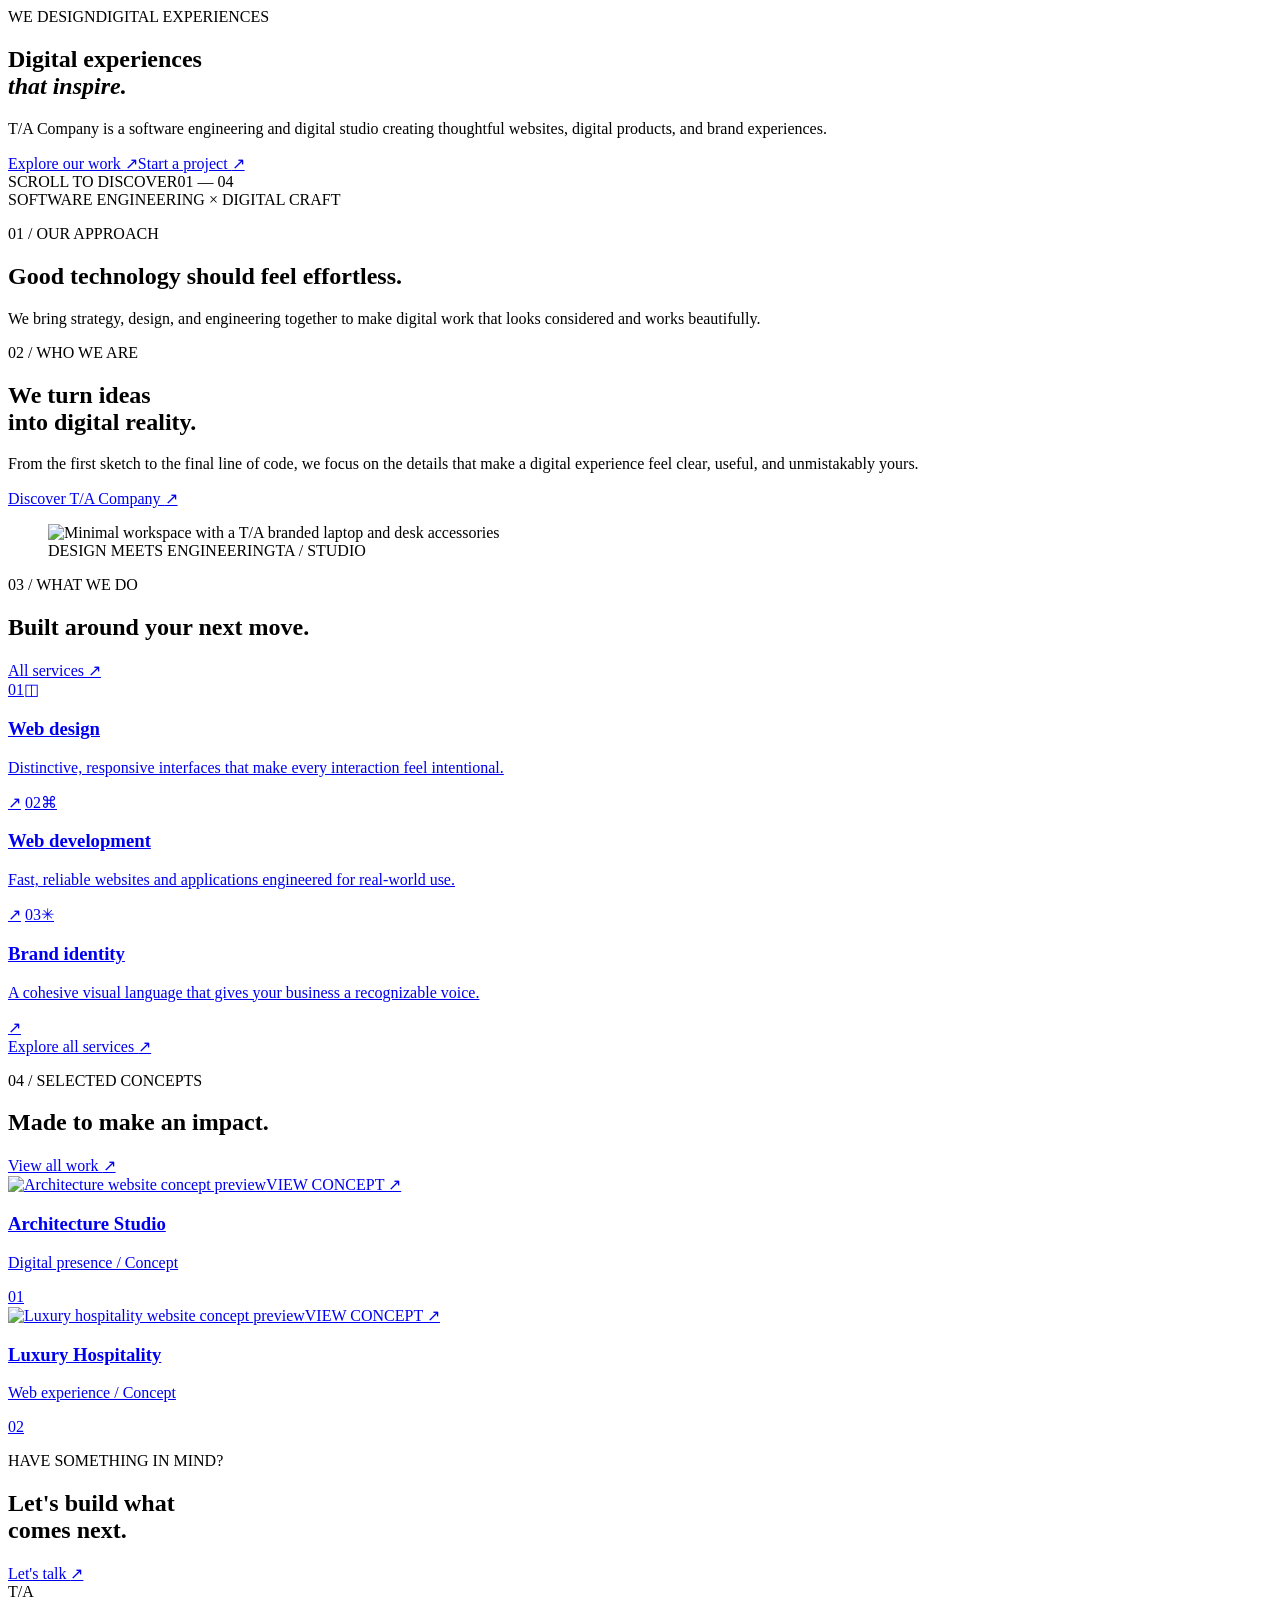
==== index.html @ ae8a30de "Add T/A Company portfolio homepage" ====
<!doctype html>
<html lang="en">
<head>
  <meta charset="utf-8"><meta name="viewport" content="width=device-width, initial-scale=1">
  <meta name="theme-color" content="#070707"><meta name="description" content="T/A Company — software engineering, web design and digital experiences built with clarity and precision.">
  <meta property="og:title" content="T/A Company — Digital experiences that inspire"><meta property="og:description" content="We design and build thoughtful digital experiences for ambitious businesses."><meta property="og:type" content="website">
  <title>T/A Company — Digital experiences that inspire</title><link rel="icon" href="assets/images/ta-mark.webp"><link rel="stylesheet" href="assets/css/styles.css">
</head>
<body data-page="home">
  <div data-site-header></div>
  <main>
    <section class="hero" id="home">
      <div class="hero-image" role="img" aria-label="Contemporary dark glass architecture illuminated at night"></div>
      <div class="hero-shade"></div><div class="hero-grid"></div>
      <div class="container hero-content">
        <div class="eyebrow reveal"><span>WE DESIGN</span><i></i><span class="eyebrow-note">DIGITAL EXPERIENCES</span></div>
        <h1 class="hero-title reveal">Digital experiences<br><em>that inspire.</em></h1>
        <p class="hero-copy reveal">T/A Company is a software engineering and digital studio creating thoughtful websites, digital products, and brand experiences.</p>
        <div class="hero-actions reveal"><a class="button button-primary" href="work.html">Explore our work <span>↗</span></a><a class="button button-ghost" href="contact.html">Start a project <span>↗</span></a></div>
        <div class="hero-bottom reveal"><span class="scroll-mark"><b></b></span><span>SCROLL TO DISCOVER</span><span class="hero-index">01 — 04</span></div>
      </div>
      <div class="hero-side-label">SOFTWARE ENGINEERING <span>×</span> DIGITAL CRAFT</div>
    </section>
    <section class="intro-strip section-pad">
      <div class="container intro-grid"><p class="section-kicker">01 / OUR APPROACH</p><h2>Good technology should feel <span>effortless.</span></h2><p class="intro-aside">We bring strategy, design, and engineering together to make digital work that looks considered and works beautifully.</p></div>
    </section>
    <section class="home-about section-pad">
      <div class="container split-layout">
        <div class="section-copy reveal"><p class="section-kicker">02 / WHO WE ARE</p><h2 class="section-title">We turn ideas<br>into <span>digital reality.</span></h2><p class="body-copy">From the first sketch to the final line of code, we focus on the details that make a digital experience feel clear, useful, and unmistakably yours.</p><a class="text-link" href="about.html">Discover T/A Company <span>↗</span></a></div>
        <figure class="image-frame reveal"><img src="assets/images/about-workspace.webp" alt="Minimal workspace with a T/A branded laptop and desk accessories" loading="lazy"><figcaption><span>DESIGN MEETS ENGINEERING</span><span>TA / STUDIO</span></figcaption></figure>
      </div>
    </section>
    <section class="services-preview section-pad">
      <div class="container"><div class="section-heading reveal"><div><p class="section-kicker">03 / WHAT WE DO</p><h2 class="section-title">Built around <span>your next move.</span></h2></div><a class="text-link desktop-link" href="services.html">All services <span>↗</span></a></div>
        <div class="service-grid">
          <a class="service-card reveal" href="services.html#web-design"><span class="service-number">01</span><span class="service-icon">◫</span><h3>Web design</h3><p>Distinctive, responsive interfaces that make every interaction feel intentional.</p><span class="card-arrow">↗</span></a>
          <a class="service-card reveal" href="services.html#development"><span class="service-number">02</span><span class="service-icon">⌘</span><h3>Web development</h3><p>Fast, reliable websites and applications engineered for real-world use.</p><span class="card-arrow">↗</span></a>
          <a class="service-card reveal" href="services.html#branding"><span class="service-number">03</span><span class="service-icon">✳</span><h3>Brand identity</h3><p>A cohesive visual language that gives your business a recognizable voice.</p><span class="card-arrow">↗</span></a>
        </div><div class="mobile-link reveal"><a class="text-link" href="services.html">Explore all services <span>↗</span></a></div>
      </div>
    </section>
    <section class="work-preview section-pad">
      <div class="container"><div class="section-heading reveal"><div><p class="section-kicker">04 / SELECTED CONCEPTS</p><h2 class="section-title">Made to <span>make an impact.</span></h2></div><a class="text-link desktop-link" href="work.html">View all work <span>↗</span></a></div>
        <div class="project-grid project-grid-home">
          <a class="project-card reveal" href="project.html?slug=architecture"><div class="project-image"><img src="assets/images/project-architecture.webp" alt="Architecture website concept preview" loading="lazy"><span class="project-open">VIEW CONCEPT ↗</span></div><div class="project-meta"><div><h3>Architecture Studio</h3><p>Digital presence / Concept</p></div><span>01</span></div></a>
          <a class="project-card reveal" href="project.html?slug=hospitality"><div class="project-image"><img src="assets/images/project-hotel.webp" alt="Luxury hospitality website concept preview" loading="lazy"><span class="project-open">VIEW CONCEPT ↗</span></div><div class="project-meta"><div><h3>Luxury Hospitality</h3><p>Web experience / Concept</p></div><span>02</span></div></a>
        </div>
      </div>
    </section>
    <section class="cta-band"><div class="container cta-inner reveal"><p class="section-kicker">HAVE SOMETHING IN MIND?</p><h2>Let's build what<br><span>comes next.</span></h2><a class="button button-primary" href="contact.html">Let's talk <span>↗</span></a><div class="cta-watermark" aria-hidden="true">T/A</div></div></section>
  </main>
  <div data-site-footer></div><script src="assets/js/config.js"></script><script src="assets/js/app.js" defer></script>
</body></html>
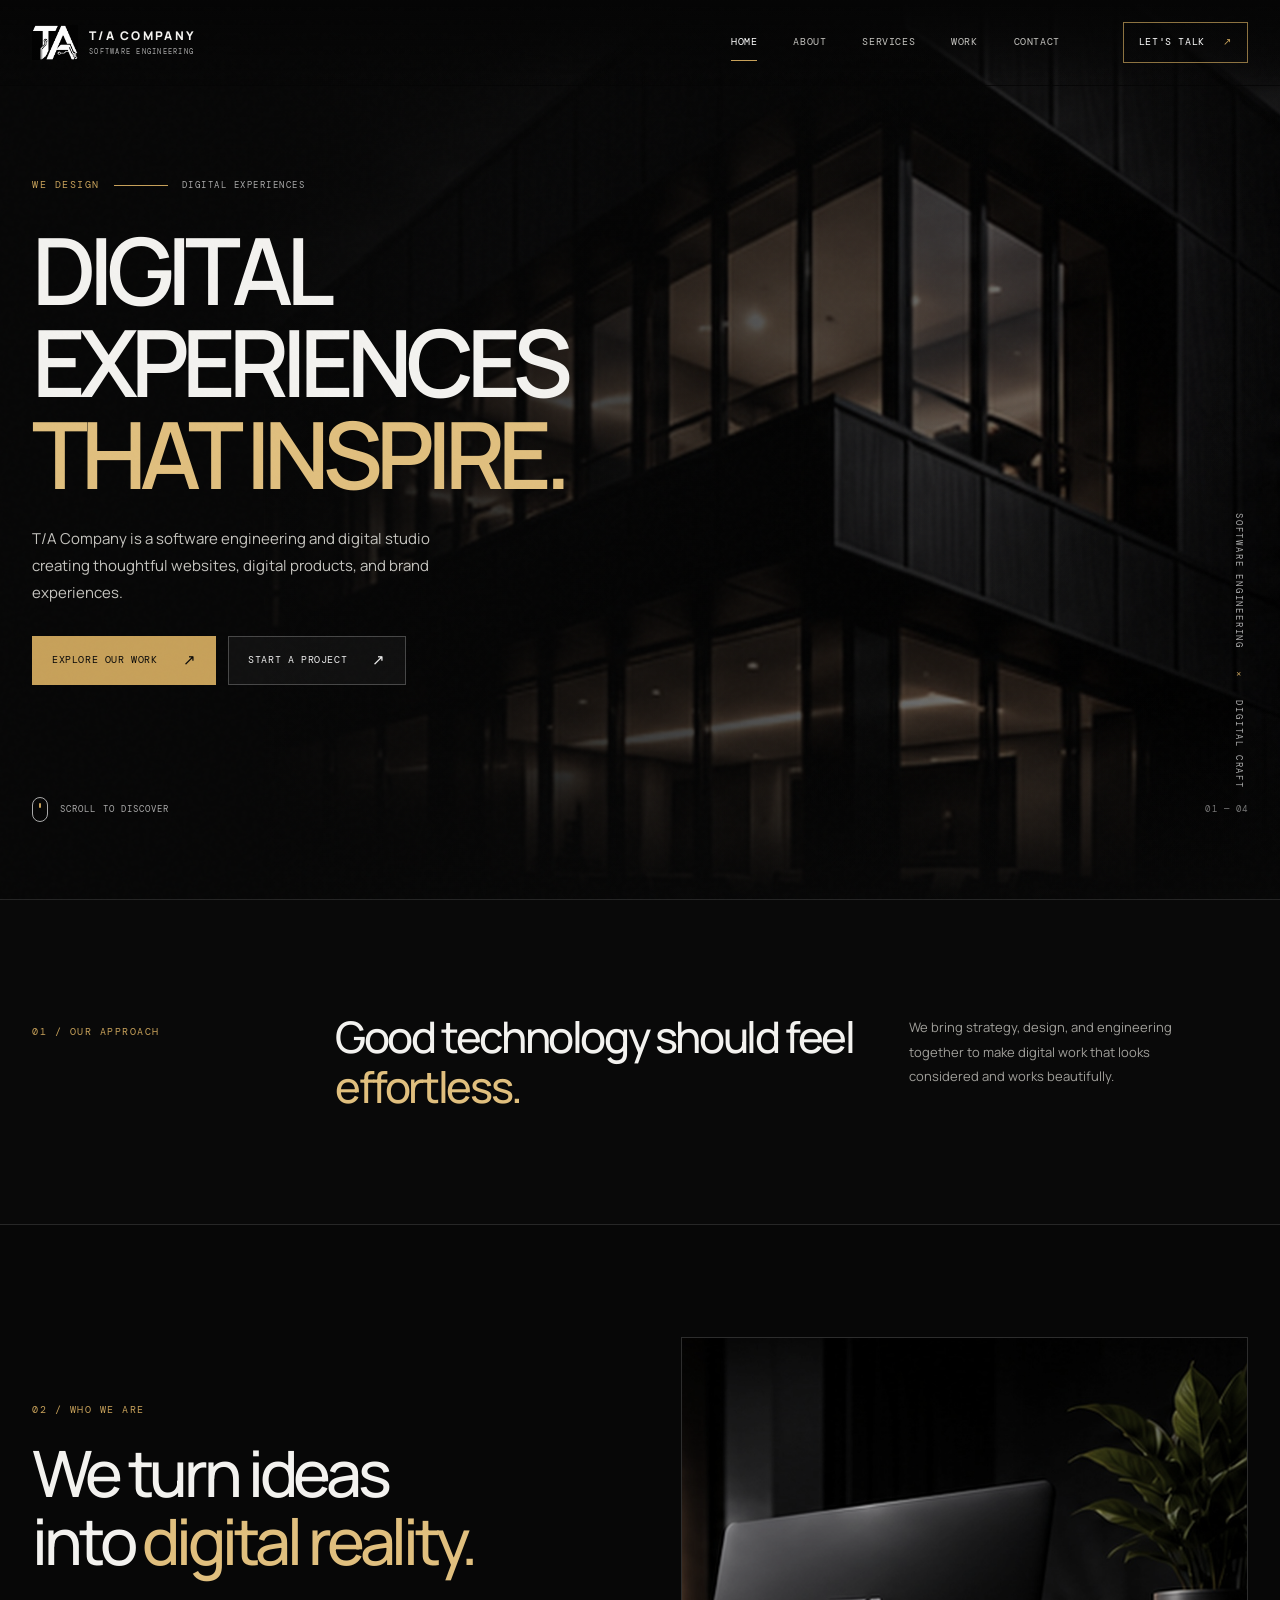
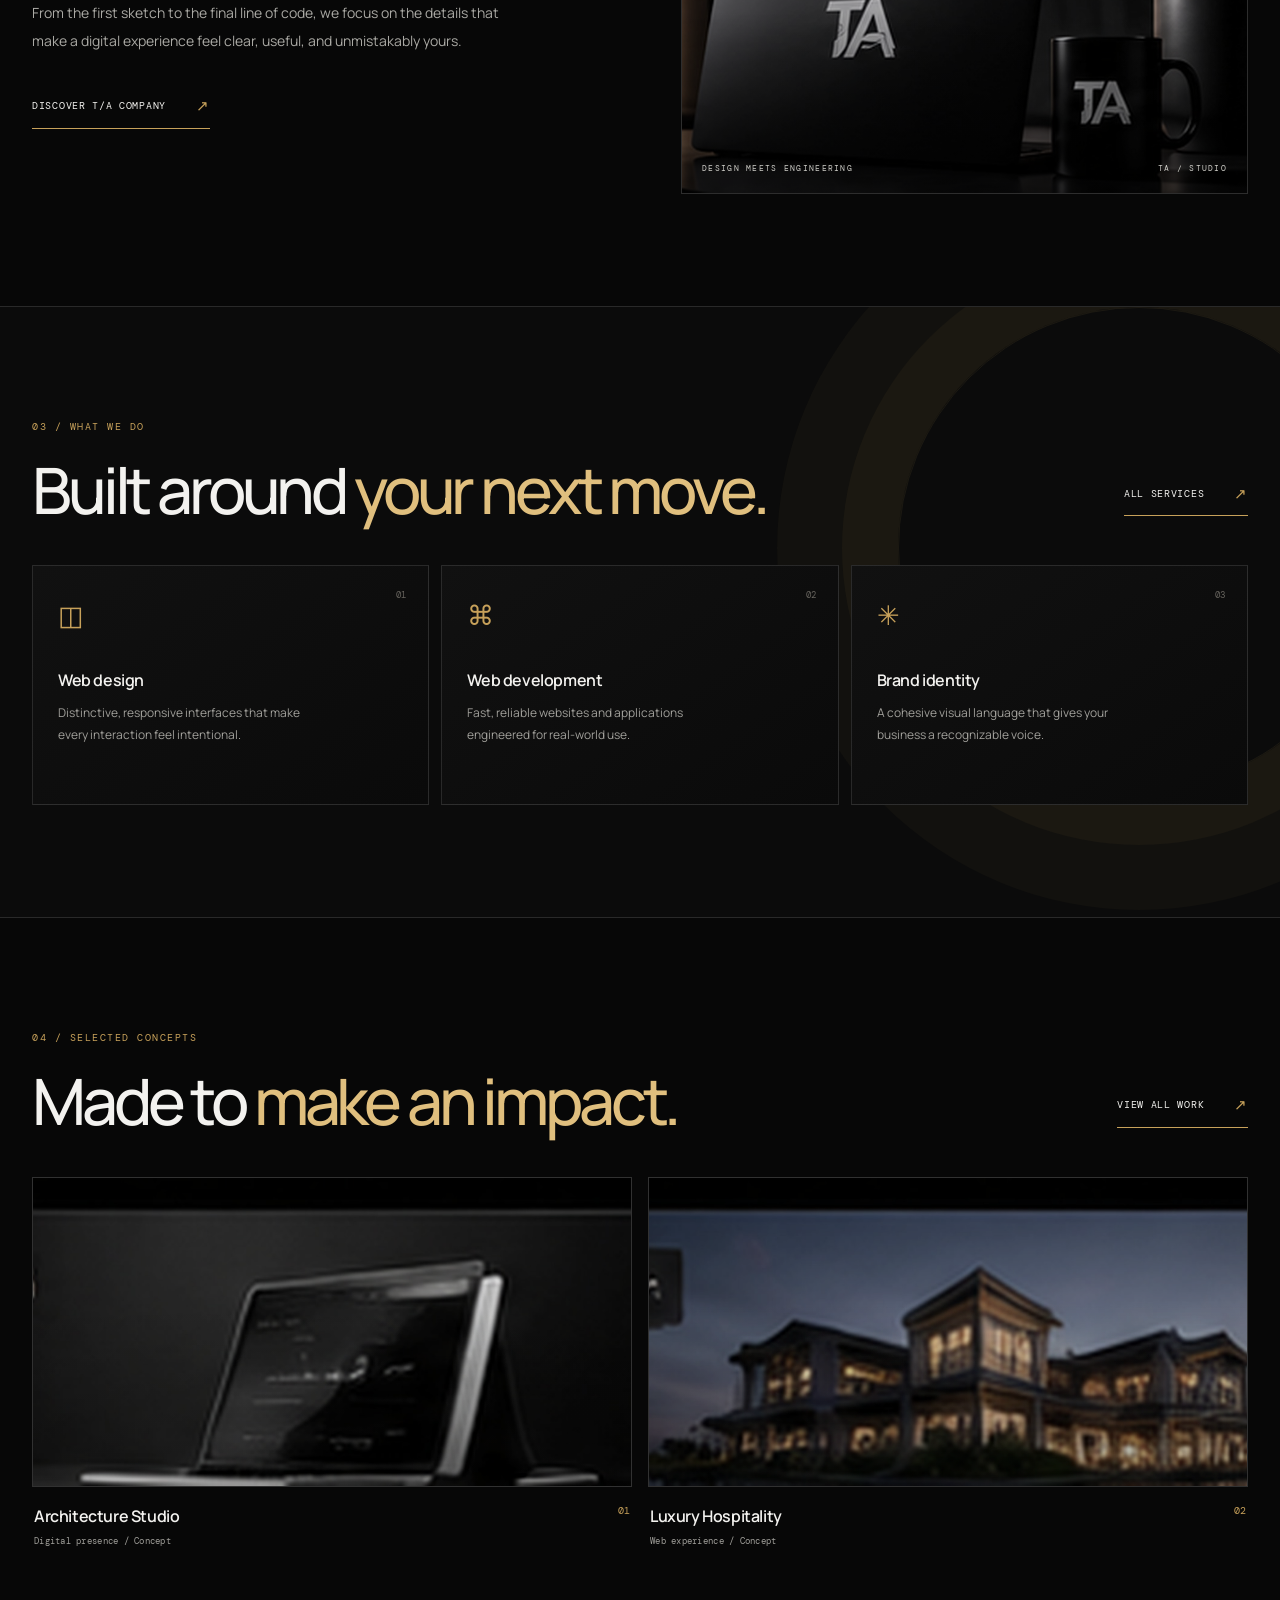
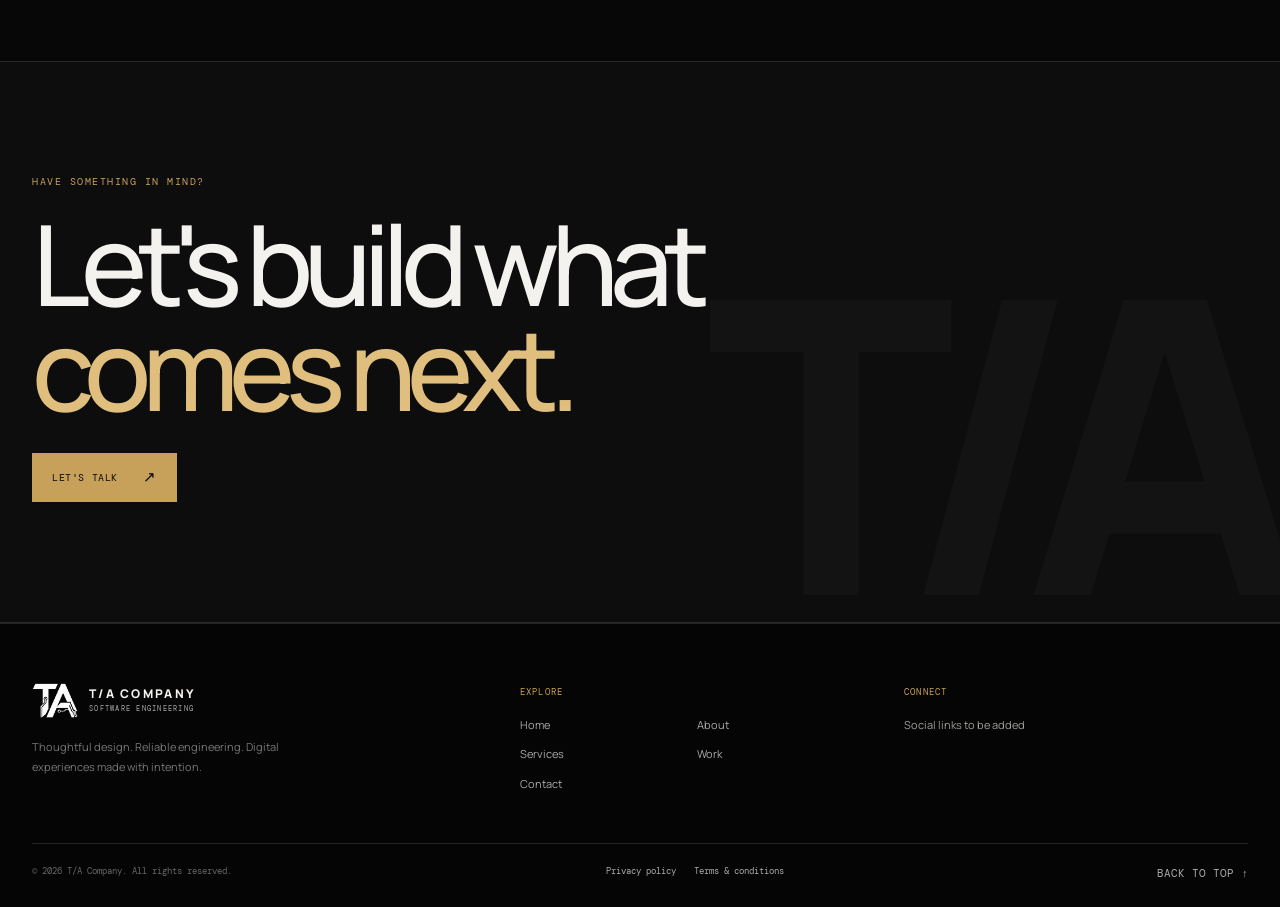
==== commit 144ebc83: "Upload T/A Company portfolio" ====
--- a/index.html
+++ b/index.html
@@ -4,7 +4,7 @@
   <meta charset="utf-8"><meta name="viewport" content="width=device-width, initial-scale=1">
   <meta name="theme-color" content="#070707"><meta name="description" content="T/A Company — software engineering, web design and digital experiences built with clarity and precision.">
   <meta property="og:title" content="T/A Company — Digital experiences that inspire"><meta property="og:description" content="We design and build thoughtful digital experiences for ambitious businesses."><meta property="og:type" content="website">
-  <title>T/A Company — Digital experiences that inspire</title><link rel="icon" href="assets/images/ta-mark.webp"><link rel="stylesheet" href="assets/css/styles.css">
+  <title>T/A Company — Digital experiences that inspire</title><link rel="icon" href="assets/images/ta-mark.jpg"><link rel="stylesheet" href="assets/css/styles.css">
 </head>
 <body data-page="home">
   <div data-site-header></div>
@@ -21,15 +21,18 @@
       </div>
       <div class="hero-side-label">SOFTWARE ENGINEERING <span>×</span> DIGITAL CRAFT</div>
     </section>
+
     <section class="intro-strip section-pad">
       <div class="container intro-grid"><p class="section-kicker">01 / OUR APPROACH</p><h2>Good technology should feel <span>effortless.</span></h2><p class="intro-aside">We bring strategy, design, and engineering together to make digital work that looks considered and works beautifully.</p></div>
     </section>
+
     <section class="home-about section-pad">
       <div class="container split-layout">
         <div class="section-copy reveal"><p class="section-kicker">02 / WHO WE ARE</p><h2 class="section-title">We turn ideas<br>into <span>digital reality.</span></h2><p class="body-copy">From the first sketch to the final line of code, we focus on the details that make a digital experience feel clear, useful, and unmistakably yours.</p><a class="text-link" href="about.html">Discover T/A Company <span>↗</span></a></div>
-        <figure class="image-frame reveal"><img src="assets/images/about-workspace.webp" alt="Minimal workspace with a T/A branded laptop and desk accessories" loading="lazy"><figcaption><span>DESIGN MEETS ENGINEERING</span><span>TA / STUDIO</span></figcaption></figure>
+        <figure class="image-frame reveal"><img src="assets/images/about-workspace.jpg" alt="Minimal workspace with a T/A branded laptop and desk accessories" loading="lazy"><figcaption><span>DESIGN MEETS ENGINEERING</span><span>TA / STUDIO</span></figcaption></figure>
       </div>
     </section>
+
     <section class="services-preview section-pad">
       <div class="container"><div class="section-heading reveal"><div><p class="section-kicker">03 / WHAT WE DO</p><h2 class="section-title">Built around <span>your next move.</span></h2></div><a class="text-link desktop-link" href="services.html">All services <span>↗</span></a></div>
         <div class="service-grid">
@@ -39,11 +42,12 @@
         </div><div class="mobile-link reveal"><a class="text-link" href="services.html">Explore all services <span>↗</span></a></div>
       </div>
     </section>
+
     <section class="work-preview section-pad">
       <div class="container"><div class="section-heading reveal"><div><p class="section-kicker">04 / SELECTED CONCEPTS</p><h2 class="section-title">Made to <span>make an impact.</span></h2></div><a class="text-link desktop-link" href="work.html">View all work <span>↗</span></a></div>
         <div class="project-grid project-grid-home">
-          <a class="project-card reveal" href="project.html?slug=architecture"><div class="project-image"><img src="assets/images/project-architecture.webp" alt="Architecture website concept preview" loading="lazy"><span class="project-open">VIEW CONCEPT ↗</span></div><div class="project-meta"><div><h3>Architecture Studio</h3><p>Digital presence / Concept</p></div><span>01</span></div></a>
-          <a class="project-card reveal" href="project.html?slug=hospitality"><div class="project-image"><img src="assets/images/project-hotel.webp" alt="Luxury hospitality website concept preview" loading="lazy"><span class="project-open">VIEW CONCEPT ↗</span></div><div class="project-meta"><div><h3>Luxury Hospitality</h3><p>Web experience / Concept</p></div><span>02</span></div></a>
+          <a class="project-card reveal" href="project.html?slug=architecture"><div class="project-image"><img src="assets/images/project-architecture.jpg" alt="Architecture website concept preview" loading="lazy"><span class="project-open">VIEW CONCEPT ↗</span></div><div class="project-meta"><div><h3>Architecture Studio</h3><p>Digital presence / Concept</p></div><span>01</span></div></a>
+          <a class="project-card reveal" href="project.html?slug=hospitality"><div class="project-image"><img src="assets/images/project-hotel.jpg" alt="Luxury hospitality website concept preview" loading="lazy"><span class="project-open">VIEW CONCEPT ↗</span></div><div class="project-meta"><div><h3>Luxury Hospitality</h3><p>Web experience / Concept</p></div><span>02</span></div></a>
         </div>
       </div>
     </section>
--- a/assets/css/styles.css
+++ b/assets/css/styles.css
@@ -0,0 +1,35 @@
+@import url('https://fonts.googleapis.com/css2?family=DM+Mono:wght@400;500&family=Manrope:wght@400;500;600;700;800&display=swap');
+:root{--bg:#070707;--panel:#0d0d0d;--panel-2:#111;--line:rgba(255,255,255,.12);--line-strong:rgba(255,255,255,.23);--text:#f3f2ef;--muted:#a09f9a;--soft:#6f6e69;--gold:#c7a15a;--gold-2:#e0bf7e;--font:'Manrope',Arial,sans-serif;--mono:'DM Mono',monospace;--max:1240px;--ease:cubic-bezier(.2,.7,.2,1)}
+*{box-sizing:border-box}html{scroll-behavior:smooth;scroll-padding-top:90px}body{margin:0;background:var(--bg);color:var(--text);font-family:var(--font);font-size:15px;line-height:1.65;-webkit-font-smoothing:antialiased}body:before{content:"";position:fixed;inset:0;pointer-events:none;z-index:20;opacity:.055;background-image:url("data:image/svg+xml,%3Csvg viewBox='0 0 180 180' xmlns='http://www.w3.org/2000/svg'%3E%3Cfilter id='n'%3E%3CfeTurbulence type='fractalNoise' baseFrequency='.92' numOctaves='3' stitchTiles='stitch'/%3E%3C/filter%3E%3Crect width='100%25' height='100%25' filter='url(%23n)' opacity='.28'/%3E%3C/svg%3E")}a{color:inherit;text-decoration:none}button,input,textarea,select{font:inherit}button{cursor:pointer}img{display:block;max-width:100%}::selection{background:var(--gold);color:#090909}.container{width:min(var(--max),calc(100% - 64px));margin-inline:auto}.section-pad{padding:112px 0}.muted{color:var(--muted)}
+/* Header */
+.site-header{height:86px;position:fixed;z-index:100;inset:0 0 auto;background:linear-gradient(180deg,rgba(5,5,5,.82),rgba(5,5,5,0));border-bottom:1px solid transparent;transition:background .35s,border-color .35s,height .35s}.site-header.is-scrolled{height:72px;background:rgba(7,7,7,.88);backdrop-filter:blur(18px);border-color:var(--line)}.nav-shell{height:100%;width:min(1380px,calc(100% - 64px));margin:auto;display:flex;align-items:center;justify-content:space-between;gap:28px}.brand{display:flex;align-items:center;gap:11px;min-width:190px}.brand-mark{width:46px;height:42px;object-fit:contain;mix-blend-mode:screen}.brand-copy{display:flex;flex-direction:column;line-height:1.05}.brand-copy strong{font-size:12px;letter-spacing:.19em;font-weight:800}.brand-copy small{font-family:var(--mono);font-size:7px;letter-spacing:.18em;color:#aaa;margin-top:5px}.nav-links{display:flex;align-items:center;gap:36px;margin-left:auto;margin-right:35px}.nav-links a,.nav-cta{font-family:var(--mono);font-size:10px;letter-spacing:.06em;text-transform:uppercase;position:relative}.nav-links a{color:#c4c3bf;transition:color .25s}.nav-links a:after{content:"";position:absolute;left:0;bottom:-10px;width:0;height:1px;background:var(--gold);transition:width .3s var(--ease)}.nav-links a:hover,.nav-links a[aria-current="page"]{color:#fff}.nav-links a:hover:after,.nav-links a[aria-current="page"]:after{width:100%}.nav-cta{border:1px solid rgba(199,161,90,.7);padding:11px 15px;color:#fff;transition:background .25s,color .25s}.nav-cta span{color:var(--gold);padding-left:12px}.nav-cta:hover{background:var(--gold);color:#080808}.nav-cta:hover span{color:#080808}.menu-toggle{display:none;background:none;border:0;color:white;padding:10px}.menu-toggle span{display:block;width:24px;height:1px;background:#fff;margin:6px 0;transition:transform .25s}
+/* Hero */
+.hero{min-height:790px;height:min(100svh,960px);position:relative;overflow:hidden;display:flex;align-items:center;border-bottom:1px solid var(--line)}.hero-image{position:absolute;inset:0 0 0 22%;background-image:url('../images/hero-architecture.jpg');background-position:center 48%;background-size:cover;filter:brightness(.68) saturate(.55);transform:scale(1.035);animation:heroZoom 16s ease-in-out infinite alternate}.hero-shade{position:absolute;inset:0;background:linear-gradient(90deg,#070707 0%,rgba(7,7,7,.95) 21%,rgba(7,7,7,.62) 46%,rgba(7,7,7,.1) 100%),linear-gradient(0deg,#070707 0%,transparent 23%,rgba(0,0,0,.1) 75%,#070707 100%)}.hero-grid{position:absolute;inset:0;background-image:linear-gradient(90deg,transparent calc(25% - .5px),rgba(255,255,255,.055) 25%,transparent calc(25% + .5px),transparent calc(75% - .5px),rgba(255,255,255,.045) 75%,transparent calc(75% + .5px));pointer-events:none}.hero-content{position:relative;z-index:2;padding-top:100px}.eyebrow,.section-kicker{display:flex;align-items:center;gap:14px;font-family:var(--mono);font-size:10px;letter-spacing:.15em;color:var(--gold);text-transform:uppercase}.eyebrow i{width:54px;height:1px;background:var(--gold)}.eyebrow-note{color:#aaa;font-size:9px}.hero-title{font-size:clamp(54px,7.25vw,104px);line-height:.99;letter-spacing:-.075em;text-transform:uppercase;font-weight:600;max-width:810px;margin:30px 0 25px}.hero-title em,.section-title span,.page-title span,.cta-inner h2 span,.contact-copy h2 span,.error-page h1 span{font-style:normal;color:var(--gold-2)}.hero-copy{max-width:420px;color:#c5c4bf;font-size:15px;line-height:1.8;margin:0}.hero-actions{display:flex;gap:12px;margin-top:30px}.button{display:inline-flex;align-items:center;justify-content:center;gap:25px;min-height:49px;padding:0 19px;border:1px solid var(--line-strong);font-family:var(--mono);font-size:10px;letter-spacing:.06em;text-transform:uppercase;transition:background .3s,color .3s,border-color .3s,transform .3s}.button span{font-size:15px;transition:transform .3s}.button:hover{transform:translateY(-3px)}.button:hover span{transform:translate(3px,-2px)}.button-primary{background:var(--gold);border-color:var(--gold);color:#090909}.button-primary:hover{background:var(--gold-2);border-color:var(--gold-2)}.button-ghost{background:rgba(255,255,255,.04);color:#eee}.button-ghost:hover{border-color:var(--gold);background:rgba(199,161,90,.12)}.hero-bottom{display:flex;align-items:center;gap:12px;margin-top:112px;font-family:var(--mono);font-size:9px;letter-spacing:.12em;color:#aaa}.scroll-mark{width:16px;height:25px;border:1px solid #aaa;border-radius:10px;display:flex;justify-content:center;padding-top:5px}.scroll-mark b{width:2px;height:5px;border-radius:4px;background:var(--gold);animation:scrollPulse 1.3s infinite}.hero-index{margin-left:auto;color:#777}.hero-side-label{position:absolute;right:34px;bottom:110px;writing-mode:vertical-rl;font-family:var(--mono);font-size:9px;letter-spacing:.2em;color:#aaa}.hero-side-label span{color:var(--gold);padding:12px 0}
+/* Intro / common */
+.intro-strip{border-bottom:1px solid var(--line);background:#090909}.intro-grid{display:grid;grid-template-columns:.8fr 1.6fr 1fr;gap:32px;align-items:start}.intro-grid .section-kicker{margin-top:12px}.intro-grid h2{margin:0;font-size:clamp(28px,3.4vw,46px);line-height:1.15;letter-spacing:-.055em;font-weight:500}.intro-grid h2 span{color:var(--gold-2)}.intro-aside{margin:3px 0 0;color:var(--muted);font-size:13px;line-height:1.9;max-width:310px}.split-layout{display:grid;grid-template-columns:1fr 1.05fr;gap:9%;align-items:center}.section-kicker{margin:0 0 20px}.section-title{font-size:clamp(36px,5vw,65px);line-height:1.06;letter-spacing:-.065em;font-weight:500;margin:0 0 25px}.body-copy{color:#aaa9a4;font-size:14px;line-height:1.95;max-width:490px;margin:0 0 20px}.text-link{display:inline-flex;gap:30px;align-items:center;margin-top:20px;padding-bottom:9px;border-bottom:1px solid var(--gold);font-family:var(--mono);font-size:10px;text-transform:uppercase;letter-spacing:.07em}.text-link span{color:var(--gold);font-size:15px;transition:transform .25s}.text-link:hover span{transform:translate(3px,-3px)}.image-frame{position:relative;margin:0;min-height:455px;background:#101010;border:1px solid var(--line);overflow:hidden}.image-frame:before{content:"";position:absolute;z-index:1;inset:0;background:linear-gradient(0deg,rgba(0,0,0,.55),transparent 40%);pointer-events:none}.image-frame img{width:100%;height:455px;object-fit:cover;filter:brightness(.76) saturate(.65);transition:transform .8s var(--ease)}.image-frame:hover img{transform:scale(1.04)}.image-frame figcaption,.wide-image figcaption{position:absolute;bottom:18px;left:20px;right:20px;z-index:2;display:flex;justify-content:space-between;font-family:var(--mono);font-size:8px;letter-spacing:.16em;color:#d0cfc9}.section-heading{display:flex;justify-content:space-between;align-items:end;margin-bottom:42px}.section-heading .section-title{margin-bottom:0}.desktop-link{margin:0 0 7px}.mobile-link{display:none}
+/* Service cards */
+.services-preview{background:#0b0b0b;border-block:1px solid var(--line);position:relative;overflow:hidden}.services-preview:after{content:"";position:absolute;right:-100px;top:0;width:480px;height:480px;border:1px solid rgba(199,161,90,.09);border-radius:50%;box-shadow:0 0 0 55px rgba(0,0,0,0),0 0 0 56px rgba(199,161,90,.05),0 0 0 120px rgba(0,0,0,0),0 0 0 121px rgba(199,161,90,.035);pointer-events:none}.service-grid{display:grid;grid-template-columns:repeat(3,1fr);gap:12px;position:relative;z-index:1}.service-card{position:relative;min-height:240px;padding:27px 25px;background:linear-gradient(145deg,#111,#0a0a0a);border:1px solid var(--line);transition:transform .35s,border-color .35s,background .35s;overflow:hidden}.service-card:hover{transform:translateY(-6px);border-color:rgba(199,161,90,.55);background:linear-gradient(145deg,#17140f,#0b0b0b)}.service-number{position:absolute;right:22px;top:22px;font-family:var(--mono);font-size:9px;color:#67645e}.service-icon{display:block;color:var(--gold);font-size:27px;margin-bottom:29px}.service-card h3,.project-meta h3{font-size:16px;font-weight:600;letter-spacing:-.025em;margin:0 0 9px}.service-card p,.project-meta p{font-size:12px;color:var(--muted);line-height:1.8;margin:0;max-width:260px}.card-arrow{position:absolute;right:23px;bottom:22px;color:var(--gold);opacity:0;transform:translate(-5px,5px);transition:all .3s}.service-card:hover .card-arrow{opacity:1;transform:translate(0,0)}
+/* Work cards */
+.work-preview{background:#070707}.project-grid{display:grid;grid-template-columns:repeat(2,minmax(0,1fr));gap:34px 16px}.project-card{display:block;min-width:0}.project-image{height:310px;position:relative;overflow:hidden;background:#141414;border:1px solid var(--line)}.project-image:after{content:"";position:absolute;inset:0;background:linear-gradient(0deg,rgba(0,0,0,.64),transparent 60%);opacity:.3;transition:opacity .3s}.project-image img{width:100%;height:100%;object-fit:cover;filter:brightness(.85) saturate(.7);transition:transform .7s var(--ease),filter .5s}.project-card:hover .project-image img{transform:scale(1.055);filter:brightness(1) saturate(.85)}.project-card:hover .project-image:after{opacity:1}.project-open{position:absolute;z-index:2;bottom:21px;right:22px;font-family:var(--mono);font-size:9px;letter-spacing:.09em;color:white;opacity:0;transform:translateY(8px);transition:all .3s}.project-card:hover .project-open{opacity:1;transform:translateY(0)}.project-meta{display:flex;justify-content:space-between;align-items:flex-start;padding:16px 2px 0}.project-meta>span{font-family:var(--mono);font-size:10px;color:var(--gold)}.project-meta h3{margin-bottom:4px}.project-meta p{font-family:var(--mono);font-size:9px;letter-spacing:.03em}.cta-band{padding:112px 0 120px;background:#0d0d0d;border-block:1px solid var(--line);overflow:hidden}.cta-inner{position:relative}.cta-inner h2{font-size:clamp(58px,9vw,112px);line-height:.94;letter-spacing:-.08em;font-weight:500;margin:0 0 32px;position:relative;z-index:1}.cta-inner .button{position:relative;z-index:2}.cta-watermark{position:absolute;right:0;bottom:-100px;font-size:clamp(200px,32vw,430px);font-weight:800;letter-spacing:-.14em;line-height:.8;color:rgba(255,255,255,.025);pointer-events:none}
+/* Inner page heading */
+.compact-hero{position:relative;padding:205px 0 108px;border-bottom:1px solid var(--line);overflow:hidden;background:radial-gradient(ellipse at 80% 10%,rgba(199,161,90,.09),transparent 35%),#080808}.compact-hero:after{content:"T/A";position:absolute;right:5%;bottom:-108px;font-size:clamp(180px,27vw,360px);line-height:1;font-weight:800;letter-spacing:-.14em;color:rgba(255,255,255,.025);pointer-events:none}.page-title{font-size:clamp(58px,8.2vw,104px);line-height:.98;letter-spacing:-.08em;font-weight:500;margin:25px 0 26px;position:relative;z-index:1}.page-lead{max-width:540px;color:#aaa9a4;font-size:15px;line-height:1.9;margin:0;position:relative;z-index:1}.page-hero-line{position:absolute;bottom:0;left:0;width:27%;height:1px;background:var(--gold)}
+/* About */
+.about-story{border-bottom:1px solid var(--line)}.story-text{padding-top:24px}.story-text .body-copy{max-width:570px}.values-section{background:#0a0a0a}.values-grid{display:grid;grid-template-columns:repeat(4,1fr);gap:12px}.value-card{border:1px solid var(--line);padding:27px 23px;min-height:215px;background:linear-gradient(145deg,#111,#090909)}.value-card>span{font-family:var(--mono);font-size:10px;color:var(--gold)}.value-card h3{font-size:20px;font-weight:500;margin:32px 0 8px}.value-card p{font-size:12px;color:var(--muted);line-height:1.8;margin:0}.wide-image{height:510px;position:relative;margin:0;overflow:hidden;border:1px solid var(--line)}.wide-image:after{content:"";position:absolute;inset:0;background:linear-gradient(0deg,rgba(0,0,0,.5),transparent 50%)}.wide-image img{width:100%;height:100%;object-fit:cover;object-position:center 52%;filter:brightness(.72) saturate(.6)}.wide-image figcaption{z-index:1}
+/* Services page */
+.service-detail-grid{display:grid;grid-template-columns:repeat(2,1fr);border-top:1px solid var(--line);border-left:1px solid var(--line)}.service-detail{padding:35px 38px 38px;min-height:340px;border-right:1px solid var(--line);border-bottom:1px solid var(--line);position:relative;transition:background .3s}.service-detail:hover{background:linear-gradient(140deg,rgba(199,161,90,.075),transparent 65%)}.detail-top{display:flex;justify-content:space-between;font-family:var(--mono);font-size:9px;letter-spacing:.1em;color:var(--gold)}.detail-top b{font-size:22px;font-weight:400}.service-detail h2{font-size:30px;letter-spacing:-.05em;font-weight:500;margin:48px 0 13px}.service-detail p{color:var(--muted);font-size:13px;line-height:1.85;max-width:480px}.service-detail ul{list-style:none;margin:22px 0 0;padding:0;display:grid;grid-template-columns:repeat(2,1fr);gap:9px 16px}.service-detail li{color:#ccc;font-size:11px}.service-detail li:before{content:"—";color:var(--gold);margin-right:8px}.process-section{background:#0a0a0a;border-block:1px solid var(--line)}.process-list{border-top:1px solid var(--line)}.process-row{display:grid;grid-template-columns:70px 1fr 1.1fr;gap:25px;align-items:center;padding:24px 0;border-bottom:1px solid var(--line)}.process-row>span{font-family:var(--mono);font-size:11px;color:var(--gold)}.process-row h3{font-weight:500;font-size:23px;margin:0}.process-row p{color:var(--muted);font-size:12px;margin:0}
+/* Work page */
+.work-page{padding-top:72px}.filter-bar{display:flex;align-items:center;gap:10px;margin-bottom:35px;border-bottom:1px solid var(--line);padding-bottom:18px}.filter-button{background:transparent;border:1px solid transparent;color:#999;padding:9px 13px;font-family:var(--mono);font-size:10px;text-transform:uppercase;letter-spacing:.06em;transition:all .25s}.filter-button span{font-size:9px;margin-left:6px;color:var(--gold)}.filter-button:hover,.filter-button.is-active{border-color:var(--gold);color:#fff}.full-project-grid .project-image{height:330px}.work-note{margin:35px 0 0;color:#777;font-size:11px;line-height:1.8;max-width:750px}.project-card.is-hidden{display:none}
+/* Project detail */
+.project-detail-hero{padding:185px 0 70px;background:radial-gradient(ellipse at 80% 5%,rgba(199,161,90,.08),transparent 35%),#080808}.project-hero-grid{display:grid;grid-template-columns:1.2fr .8fr;gap:40px;align-items:end}.project-hero-grid h1{font-size:clamp(54px,8vw,94px);line-height:.98;letter-spacing:-.08em;font-weight:500;margin:25px 0}.project-summary{color:#aaa;font-size:14px;line-height:1.9;max-width:430px}.project-facts{display:grid;grid-template-columns:repeat(3,1fr);gap:15px;margin-top:30px;padding-top:20px;border-top:1px solid var(--line)}.project-facts small{display:block;color:#777;font:9px var(--mono);letter-spacing:.1em;margin-bottom:5px}.project-facts span{font-size:11px}.project-cover{height:500px;overflow:hidden;border-block:1px solid var(--line)}.project-cover img{width:100%;height:100%;object-fit:cover;filter:brightness(.8) saturate(.7)}.project-story{display:grid;grid-template-columns:.7fr 1fr;gap:70px}.project-story h2{font-size:32px;letter-spacing:-.05em;font-weight:500;margin:0}.project-story p{color:var(--muted);font-size:13px;line-height:1.9;margin-top:0}.concept-notice{border:1px solid rgba(199,161,90,.35);padding:16px 18px;color:#b5a17c;font-size:11px;line-height:1.8;margin-top:24px}.project-nav{display:flex;justify-content:space-between;border-top:1px solid var(--line);padding-top:25px;margin-top:55px}.project-nav a{font-family:var(--mono);font-size:10px;text-transform:uppercase;color:#ddd}.project-nav a span{color:var(--gold);margin:0 8px}
+/* Contact */
+.contact-section{background:#080808}.contact-layout{display:grid;grid-template-columns:.78fr 1fr;gap:10%;align-items:start}.contact-copy h2{font-size:clamp(50px,6vw,75px);line-height:.99;letter-spacing:-.075em;font-weight:500;margin:0 0 25px}.contact-copy .body-copy{margin-bottom:35px}.contact-detail{display:flex;align-items:center;gap:16px;margin-top:20px}.detail-icon{width:38px;height:38px;border:1px solid var(--line);display:grid;place-items:center;color:var(--gold);font-size:17px}.contact-detail small{display:block;font-family:var(--mono);font-size:9px;letter-spacing:.13em;color:#777;margin-bottom:3px}.contact-detail a,.contact-detail span:not(.detail-icon){font-size:12px;color:#ddd}.contact-form{border:1px solid var(--line);padding:32px 34px;background:linear-gradient(145deg,#101010,#090909)}.form-heading{display:flex;justify-content:space-between;gap:10px;font-family:var(--mono);font-size:8px;letter-spacing:.09em;color:var(--gold);padding-bottom:22px;border-bottom:1px solid var(--line);margin-bottom:22px}.form-heading span:last-child{color:#68645c}.form-row{display:flex;flex-direction:column;gap:8px;margin-bottom:19px}.form-row label{font-size:11px;color:#d2d1cc}.form-row label span{color:#777}.form-row input,.form-row textarea,.form-row select{width:100%;background:#080808;border:1px solid #292929;color:#f1f1ed;padding:14px 13px;outline:none;border-radius:0;font-size:12px;transition:border-color .25s}.form-row input:focus,.form-row textarea:focus,.form-row select:focus{border-color:var(--gold)}.form-row input::placeholder,.form-row textarea::placeholder{color:#65645f}.form-row select{color:#aaa}.form-row textarea{resize:vertical;min-height:125px}.form-submit{width:100%;margin-top:7px}.form-status{min-height:20px;font-size:11px;color:var(--gold-2);line-height:1.7}.form-status.is-error{color:#e28f7d}.form-config-note{color:#686761;font-size:10px;line-height:1.7;margin:5px 0 0}.form-config-note code{color:#aaa}
+/* Footer */
+.site-footer{background:#050505;border-top:1px solid var(--line);padding:55px 0 25px}.footer-main{display:grid;grid-template-columns:1.3fr 1fr 1fr;gap:40px;padding-bottom:50px}.footer-brand .brand{margin-bottom:16px}.footer-brand p{max-width:260px;color:#777;font-size:11px;line-height:1.8}.footer-col h4{font:9px var(--mono);letter-spacing:.14em;color:var(--gold);margin:7px 0 18px}.footer-links{display:grid;grid-template-columns:repeat(2,1fr);gap:11px}.footer-links a,.footer-bottom a{font-size:11px;color:#aaa;transition:color .2s}.footer-links a:hover,.footer-bottom a:hover{color:#fff}.footer-bottom{display:flex;justify-content:space-between;gap:20px;padding-top:20px;border-top:1px solid var(--line);font-family:var(--mono);font-size:9px;color:#666}.footer-bottom nav{display:flex;gap:18px}.footer-bottom nav a{font:inherit}
+/* Legal and 404 */
+.legal-page{padding-top:190px;min-height:70vh}.legal-page h2{font-size:20px;font-weight:500;margin-top:50px}.legal-page p:not(.page-lead){max-width:760px;color:var(--muted);font-size:13px;line-height:1.9}.error-page{min-height:78vh;display:flex;align-items:center;padding:160px 0 80px;background:radial-gradient(ellipse at 80% 45%,rgba(199,161,90,.08),transparent 36%)}.error-page h1{font-size:clamp(60px,10vw,120px);line-height:.94;letter-spacing:-.09em;font-weight:500;margin:25px 0}.error-page .button{margin-top:28px}
+/* Animation */
+.reveal{opacity:0;transform:translateY(22px);transition:opacity .8s var(--ease),transform .8s var(--ease)}.reveal.is-visible{opacity:1;transform:translateY(0)}.reveal:nth-child(2){transition-delay:.08s}.reveal:nth-child(3){transition-delay:.15s}.reveal:nth-child(4){transition-delay:.2s}@keyframes heroZoom{from{transform:scale(1.025)}to{transform:scale(1.075)}}@keyframes scrollPulse{0%,100%{transform:translateY(0);opacity:1}60%{transform:translateY(7px);opacity:.2}}
+@media(max-width:1050px){.nav-links{gap:22px;margin-right:10px}.brand{min-width:160px}.hero{min-height:730px}.hero-image{left:12%}.section-pad{padding:90px 0}.split-layout{gap:6%}.image-frame,.image-frame img{height:390px;min-height:390px}.project-image{height:260px}.values-grid{grid-template-columns:repeat(2,1fr)}}
+@media(max-width:760px){.container{width:min(100% - 40px,var(--max))}.section-pad{padding:75px 0}.site-header{height:72px}.site-header.is-scrolled{height:66px}.nav-shell{width:calc(100% - 36px)}.brand{min-width:0;gap:8px}.brand-mark{width:39px;height:36px}.brand-copy strong{font-size:10px}.brand-copy small{font-size:6px}.menu-toggle{display:block;z-index:2}.nav-cta{display:none}.nav-links{position:fixed;inset:0;z-index:1;background:rgba(5,5,5,.98);backdrop-filter:blur(18px);display:flex;flex-direction:column;align-items:flex-start;justify-content:center;gap:24px;padding:75px 13vw;margin:0;transform:translateY(-12px);opacity:0;visibility:hidden;transition:opacity .3s,transform .3s,visibility .3s}.nav-links a{font-size:clamp(25px,7vw,38px);font-family:var(--font);font-weight:500;letter-spacing:-.04em;color:#eee}.nav-links a:after{bottom:-5px}.nav-links.is-open{opacity:1;visibility:visible;transform:translateY(0)}body.menu-open{overflow:hidden}.menu-toggle[aria-expanded="true"] span:first-child{transform:translateY(3.5px) rotate(45deg)}.menu-toggle[aria-expanded="true"] span:last-child{transform:translateY(-3.5px) rotate(-45deg)}.hero{height:auto;min-height:780px;max-height:none;align-items:flex-end;padding:150px 0 35px}.hero-image{inset:0 0 0 0;background-position:58% center;opacity:.8}.hero-shade{background:linear-gradient(90deg,rgba(7,7,7,.95),rgba(7,7,7,.62) 66%,rgba(7,7,7,.25)),linear-gradient(0deg,#070707 0%,transparent 45%,rgba(0,0,0,.42) 100%)}.hero-content{padding-top:10px}.eyebrow{font-size:9px}.eyebrow-note{display:none}.hero-title{font-size:clamp(48px,13vw,76px);margin:25px 0 20px}.hero-copy{font-size:13px;max-width:360px}.hero-actions{flex-wrap:wrap;margin-top:25px}.button{min-height:46px;padding:0 14px;gap:15px;font-size:9px}.hero-bottom{margin-top:75px;font-size:8px}.hero-side-label{display:none}.intro-grid{grid-template-columns:1fr;gap:14px}.intro-grid .section-kicker{margin:0}.intro-grid h2{font-size:36px}.intro-aside{margin:0;max-width:410px}.split-layout{grid-template-columns:1fr;gap:35px}.section-title{font-size:clamp(37px,10vw,55px)}.image-frame,.image-frame img{height:300px;min-height:300px}.section-heading{align-items:start;gap:20px}.section-heading .section-title{font-size:clamp(34px,9vw,50px)}.desktop-link{display:none}.mobile-link{display:block;margin-top:26px}.service-grid{grid-template-columns:1fr;gap:10px}.service-card{min-height:190px;padding:22px}.service-icon{margin-bottom:20px}.project-grid{grid-template-columns:1fr;gap:27px}.project-image{height:260px}.cta-band{padding:80px 0 90px}.cta-inner h2{font-size:clamp(54px,14vw,82px)}.compact-hero{padding:165px 0 75px}.page-title{font-size:clamp(55px,13vw,83px)}.page-lead{font-size:13px}.compact-hero:after{right:10px;bottom:-50px;font-size:180px}.values-grid{grid-template-columns:1fr 1fr;gap:9px}.value-card{padding:20px 17px;min-height:200px}.value-card h3{font-size:18px;margin-top:25px}.wide-image{height:300px}.service-detail-grid{grid-template-columns:1fr}.service-detail{padding:27px 24px;min-height:0}.service-detail h2{font-size:26px;margin-top:30px}.process-row{grid-template-columns:35px 1fr;gap:12px;padding:20px 0}.process-row p{grid-column:2}.filter-bar{overflow:auto;white-space:nowrap;gap:4px}.filter-button{padding:9px 10px;font-size:9px}.full-project-grid .project-image{height:255px}.project-hero-grid{grid-template-columns:1fr;gap:15px}.project-cover{height:300px}.project-story{grid-template-columns:1fr;gap:20px}.project-facts{gap:10px}.contact-layout{grid-template-columns:1fr;gap:40px}.contact-copy h2{font-size:58px}.contact-form{padding:24px 19px}.form-heading{font-size:7px}.footer-main{grid-template-columns:1fr 1fr;gap:25px}.footer-brand{grid-column:1/-1}.footer-bottom{flex-direction:column;gap:12px}.footer-bottom nav{gap:14px}.legal-page{padding-top:155px}}
+@media(max-width:420px){.container{width:calc(100% - 32px)}.hero{min-height:740px}.hero-title{font-size:47px}.hero-actions .button{flex:1}.hero-bottom{margin-top:60px}.values-grid{grid-template-columns:1fr}.value-card{min-height:170px}.value-card h3{margin-top:18px}.footer-main{grid-template-columns:1fr}.footer-brand{grid-column:auto}.footer-links{grid-template-columns:1fr 1fr}.project-image,.full-project-grid .project-image{height:225px}.contact-form{padding:22px 16px}}
+@media(prefers-reduced-motion:reduce){*,*:before,*:after{scroll-behavior:auto!important;animation-duration:.01ms!important;animation-iteration-count:1!important;transition-duration:.01ms!important}.reveal{opacity:1;transform:none}}
